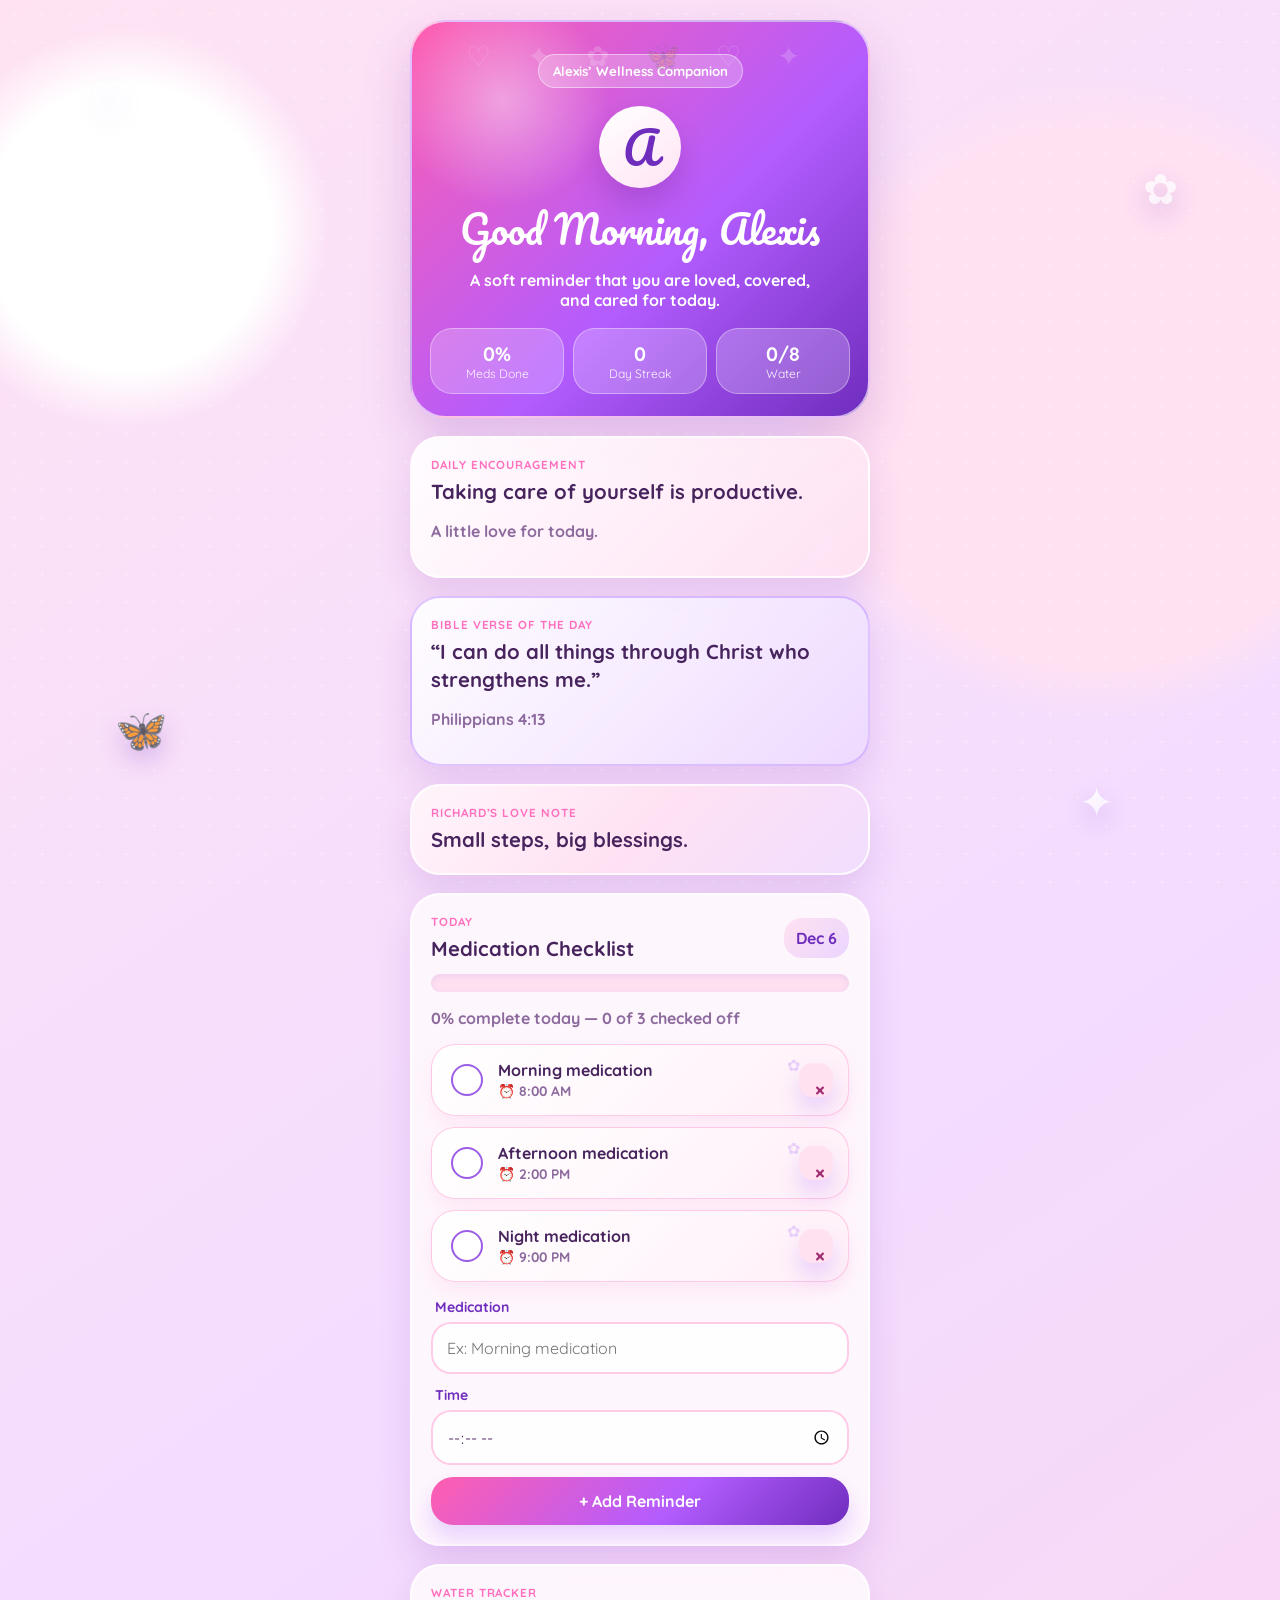
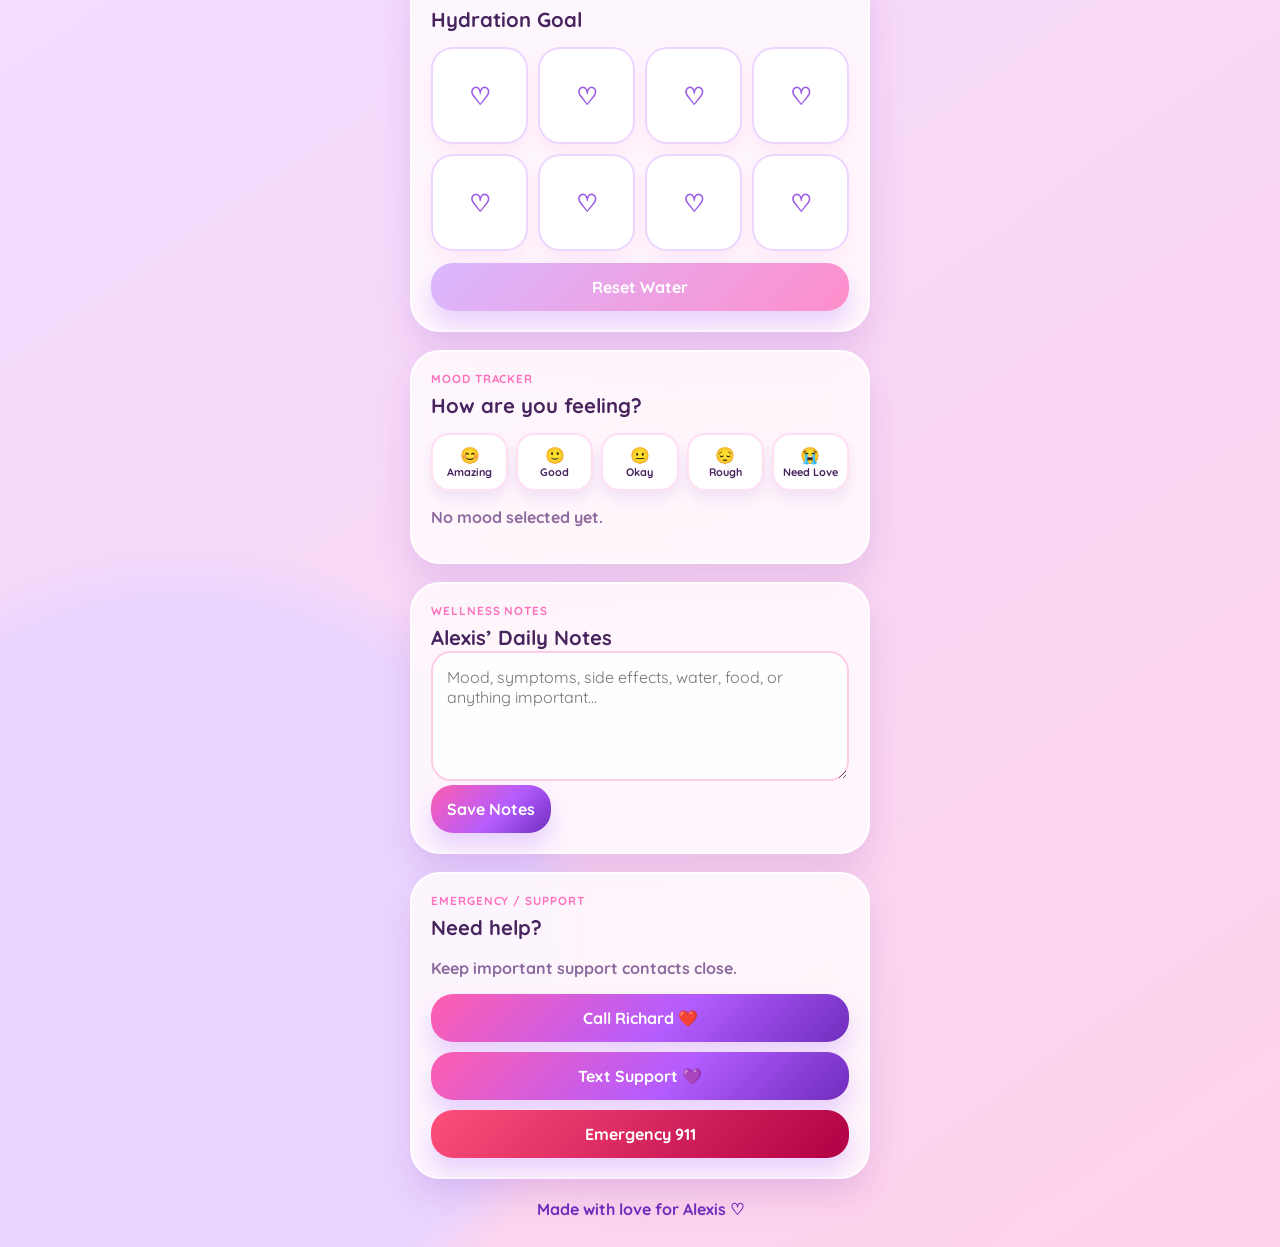
==== index.html @ 63401b8d "Add files via upload" ====
<!DOCTYPE html>
<html lang="en">
<head>
  <meta charset="UTF-8" />
  <meta name="viewport" content="width=device-width, initial-scale=1.0" />
  <meta name="theme-color" content="#b35cff" />
  <title>Alexis Wellness Companion</title>
  <link rel="manifest" href="manifest.json" />
  <link rel="stylesheet" href="style.css" />
</head>
<body>
  <div class="floating f1">♡</div>
  <div class="floating f2">✿</div>
  <div class="floating f3">🦋</div>
  <div class="floating f4">✦</div>

  <main class="app">
    <section class="hero">
      <div class="top-pill">Alexis’ Wellness Companion</div>
      <div class="avatar">A</div>
      <h1 id="greeting">Hi Alexis</h1>
      <p id="todayLine">A soft reminder that you are loved, covered, and cared for today.</p>

      <div class="hero-grid">
        <div><strong id="heroPercent">0%</strong><span>Meds Done</span></div>
        <div><strong id="streakCount">0</strong><span>Day Streak</span></div>
        <div><strong id="waterCount">0/8</strong><span>Water</span></div>
      </div>
    </section>

    <section class="card encouragement-card">
      <p class="eyebrow">Daily Encouragement</p>
      <h2 id="dailyQuote">Loading quote...</h2>
      <p class="soft-text">A little love for today.</p>
    </section>

    <section class="card verse-card">
      <p class="eyebrow">Bible Verse of the Day</p>
      <h2 id="verseText">Loading verse...</h2>
      <p id="verseRef" class="verse-ref"></p>
    </section>

    <section class="card love-card">
      <p class="eyebrow">Richard’s Love Note</p>
      <h2 id="loveNote">Loading love note...</h2>
    </section>

    <section class="card">
      <div class="section-title">
        <div>
          <p class="eyebrow">Today</p>
          <h2>Medication Checklist</h2>
        </div>
        <span class="date-bubble" id="todayDate"></span>
      </div>

      <div class="progress-shell">
        <div class="progress-bar" id="progressBar"></div>
      </div>
      <p class="progress-text" id="progressText">0% complete today</p>

      <div class="med-list" id="medList"></div>

      <form id="addMedForm" class="add-form">
        <label>
          <span>Medication</span>
          <input id="medName" type="text" placeholder="Ex: Morning medication" required />
        </label>
        <label>
          <span>Time</span>
          <input id="medTime" type="time" required />
        </label>
        <button type="submit">+ Add Reminder</button>
      </form>
    </section>

    <section class="card">
      <p class="eyebrow">Water Tracker</p>
      <h2>Hydration Goal</h2>
      <div class="water-grid" id="waterGrid"></div>
      <button id="resetWater" class="secondary-btn">Reset Water</button>
    </section>

    <section class="card">
      <p class="eyebrow">Mood Tracker</p>
      <h2>How are you feeling?</h2>
      <div class="mood-grid" id="moodGrid">
        <button data-mood="Amazing">😊<span>Amazing</span></button>
        <button data-mood="Good">🙂<span>Good</span></button>
        <button data-mood="Okay">😐<span>Okay</span></button>
        <button data-mood="Rough">😔<span>Rough</span></button>
        <button data-mood="Need Love">😭<span>Need Love</span></button>
      </div>
      <p id="moodText" class="progress-text">No mood selected yet.</p>
    </section>

    <section class="card notes-card">
      <p class="eyebrow">Wellness Notes</p>
      <h2>Alexis’ Daily Notes</h2>
      <textarea id="dailyNotes" placeholder="Mood, symptoms, side effects, water, food, or anything important..."></textarea>
      <button id="saveNotes">Save Notes</button>
    </section>

    <section class="card emergency-card">
      <p class="eyebrow">Emergency / Support</p>
      <h2>Need help?</h2>
      <p class="soft-text">Keep important support contacts close.</p>
      <div class="support-buttons">
        <a href="tel:" class="support-btn">Call Richard ❤️</a>
        <a href="sms:" class="support-btn">Text Support 💜</a>
        <a href="tel:911" class="support-btn danger">Emergency 911</a>
      </div>
    </section>

    <footer>
      Made with love for Alexis ♡
    </footer>
  </main>

  <div id="confetti"></div>
  <script src="app.js"></script>
</body>
</html>
---- style.css ----
@import url('https://fonts.googleapis.com/css2?family=Pacifico&family=Quicksand:wght@400;500;600;700;800&display=swap');

:root {
  --pink: #ff6fbd;
  --soft-pink: #ffd8ec;
  --purple: #9b5de5;
  --deep-purple: #6f2dbd;
  --lavender: #f1ddff;
  --white: #fffafd;
  --ink: #47245d;
  --muted: #8d6a9e;
  --shadow: rgba(126, 45, 173, 0.22);
}

* { box-sizing: border-box; }

body {
  margin: 0;
  min-height: 100vh;
  font-family: "Quicksand", Arial, sans-serif;
  color: var(--ink);
  background:
    radial-gradient(circle at 10% 8%, #fff 0 5%, transparent 7%),
    radial-gradient(circle at 86% 14%, #ffe1f2 0 10%, transparent 12%),
    radial-gradient(circle at 14% 90%, #ead5ff 0 13%, transparent 15%),
    linear-gradient(145deg, #ffe3f3, #f3dcff 45%, #ffd2e9);
  overflow-x: hidden;
}

body::before {
  content: "";
  position: fixed;
  inset: 0;
  background-image: radial-gradient(rgba(255,255,255,.8) 1.4px, transparent 1.4px);
  background-size: 28px 28px;
  pointer-events: none;
  opacity: .5;
}

.app {
  position: relative;
  z-index: 1;
  width: min(460px, 94vw);
  margin: 0 auto;
  padding: 20px 0 28px;
}

.floating {
  position: fixed;
  font-size: 42px;
  color: rgba(255,255,255,.75);
  text-shadow: 0 10px 24px rgba(111,45,189,.25);
  animation: float 5s ease-in-out infinite;
  pointer-events: none;
}
.f1 { top: 8%; left: 7%; }
.f2 { top: 18%; right: 8%; animation-delay: 1s; }
.f3 { bottom: 16%; left: 9%; animation-delay: 2s; }
.f4 { bottom: 8%; right: 13%; animation-delay: 1.5s; }

@keyframes float {
  0%,100% { transform: translateY(0) rotate(-6deg); }
  50% { transform: translateY(-18px) rotate(8deg); }
}

.hero {
  text-align: center;
  color: white;
  padding: 32px 18px 22px;
  border-radius: 36px;
  overflow: hidden;
  position: relative;
  background:
    radial-gradient(circle at 20% 20%, rgba(255,255,255,.42), transparent 22%),
    linear-gradient(135deg, #ff5eaf, #b35cff 58%, #6f2dbd);
  border: 2px solid rgba(255,255,255,.6);
  box-shadow: 0 22px 48px var(--shadow);
}

.hero::before {
  content: "♡ ✦ ✿ 🦋 ♡ ✦";
  position: absolute;
  left: -20px;
  right: -20px;
  top: 16px;
  opacity: .18;
  letter-spacing: 14px;
  font-size: 28px;
}

.top-pill {
  display: inline-block;
  padding: 8px 14px;
  border-radius: 999px;
  background: rgba(255,255,255,.24);
  border: 1px solid rgba(255,255,255,.45);
  font-weight: 800;
  font-size: .83rem;
}

.avatar {
  width: 82px;
  height: 82px;
  display: grid;
  place-items: center;
  margin: 18px auto 8px;
  border-radius: 50%;
  background: linear-gradient(145deg, #fff, #ffe4f4);
  color: var(--deep-purple);
  font-family: "Pacifico", cursive;
  font-size: 44px;
  box-shadow: 0 16px 28px rgba(66,12,105,.18);
}

h1 {
  margin: 0;
  font-family: "Pacifico", cursive;
  font-size: 2.35rem;
  font-weight: 400;
}

h2 {
  margin: 0;
  font-size: 1.27rem;
  line-height: 1.35;
}

.hero p {
  max-width: 340px;
  margin: 8px auto 18px;
  font-weight: 700;
}

.hero-grid {
  display: grid;
  grid-template-columns: repeat(3, 1fr);
  gap: 9px;
}

.hero-grid div {
  padding: 12px 7px;
  border-radius: 22px;
  background: rgba(255,255,255,.22);
  border: 1px solid rgba(255,255,255,.36);
}

.hero-grid strong,
.hero-grid span { display: block; }

.hero-grid strong { font-size: 1.22rem; }
.hero-grid span { font-size: .76rem; opacity: .93; }

.card {
  margin-top: 18px;
  padding: 19px;
  border-radius: 30px;
  background: rgba(255,250,253,.88);
  border: 2px solid rgba(255,255,255,.75);
  box-shadow: 0 18px 35px rgba(126,45,173,.14);
  backdrop-filter: blur(14px);
}

.encouragement-card {
  background: linear-gradient(135deg, rgba(255,255,255,.92), rgba(255,225,242,.88));
}

.verse-card {
  background: linear-gradient(135deg, rgba(255,255,255,.94), rgba(236,217,255,.9));
  border-color: rgba(185,132,255,.45);
}

.love-card {
  background: linear-gradient(135deg, #fff5fb, #ffe2f3, #f1ddff);
}

.eyebrow {
  margin: 0 0 6px;
  color: var(--pink);
  font-size: .73rem;
  font-weight: 900;
  text-transform: uppercase;
  letter-spacing: .08em;
}

.soft-text,
.progress-text,
.verse-ref {
  color: var(--muted);
  font-weight: 700;
}

.section-title {
  display: flex;
  justify-content: space-between;
  gap: 12px;
  align-items: center;
  margin-bottom: 12px;
}

.date-bubble {
  padding: 10px 12px;
  border-radius: 18px;
  background: linear-gradient(135deg, #ffe1f0, #ead5ff);
  color: var(--deep-purple);
  font-weight: 900;
}

.progress-shell {
  height: 18px;
  border-radius: 999px;
  padding: 3px;
  background: #ffe2f1;
  box-shadow: inset 0 2px 8px rgba(123,47,211,.12);
}

.progress-bar {
  height: 100%;
  width: 0%;
  border-radius: 999px;
  background: linear-gradient(90deg, #ff62b8, #b35cff, #6f2dbd);
  transition: width .35s ease;
}

.med-list { margin-top: 14px; }

.med-item {
  position: relative;
  display: grid;
  grid-template-columns: auto 1fr auto;
  gap: 12px;
  align-items: center;
  margin: 11px 0;
  padding: 15px;
  border-radius: 24px;
  background: linear-gradient(135deg, #fff, #fff0f8);
  border: 1.5px solid rgba(255,142,203,.45);
  box-shadow: 0 9px 18px rgba(255,105,180,.1);
}

.med-item::before {
  content: "✿";
  position: absolute;
  right: 48px;
  top: 10px;
  color: rgba(164,92,255,.24);
}

.med-item.done {
  background: linear-gradient(135deg, #f7edff, #ffe6f4);
  opacity: .83;
}

.med-item.done strong { text-decoration: line-through; }

.med-info strong { display: block; }
.med-info span {
  color: var(--muted);
  font-size: .86rem;
  font-weight: 700;
}

input[type="checkbox"] {
  appearance: none;
  width: 27px;
  height: 27px;
  border-radius: 50%;
  border: 2px solid var(--purple);
  background: #fff;
  cursor: pointer;
}

input[type="checkbox"]:checked {
  background: linear-gradient(135deg, var(--pink), var(--purple));
  border: none;
}

input[type="checkbox"]:checked::after {
  content: "♡";
  display: grid;
  place-items: center;
  color: white;
  font-weight: 900;
  height: 100%;
}

.delete-btn {
  border: none;
  width: 34px;
  height: 34px;
  border-radius: 14px;
  background: #ffe1f0;
  color: #a22f73;
  font-size: 20px;
  font-weight: 900;
  cursor: pointer;
}

.add-form {
  display: grid;
  gap: 12px;
  margin-top: 16px;
}

label span {
  display: block;
  margin: 0 0 6px 4px;
  color: var(--deep-purple);
  font-weight: 900;
  font-size: .88rem;
}

input,
textarea,
button {
  font: inherit;
}

input,
textarea {
  width: 100%;
  border: 2px solid rgba(255,142,203,.45);
  border-radius: 20px;
  padding: 14px;
  background: rgba(255,255,255,.86);
  color: var(--ink);
  outline: none;
}

input:focus,
textarea:focus {
  border-color: var(--purple);
  box-shadow: 0 0 0 4px rgba(164,92,255,.12);
}

textarea {
  min-height: 130px;
  resize: vertical;
}

button,
.support-btn {
  border: none;
  border-radius: 22px;
  padding: 14px 16px;
  color: white;
  background: linear-gradient(135deg, #ff5eaf, #b35cff 58%, #6f2dbd);
  font-weight: 900;
  cursor: pointer;
  box-shadow: 0 13px 22px rgba(164,92,255,.24);
  text-decoration: none;
  text-align: center;
}

.secondary-btn {
  margin-top: 12px;
  width: 100%;
  background: linear-gradient(135deg, #d9b8ff, #ff8ecb);
}

.water-grid {
  display: grid;
  grid-template-columns: repeat(4, 1fr);
  gap: 10px;
  margin: 14px 0 0;
}

.water-cup {
  aspect-ratio: 1;
  border-radius: 22px;
  background: #fff;
  color: var(--purple);
  border: 2px solid rgba(179,92,255,.25);
  display: grid;
  place-items: center;
  font-size: 1.5rem;
  box-shadow: 0 8px 15px rgba(255,105,180,.09);
}

.water-cup.filled {
  background: linear-gradient(135deg, #ff8ecb, #b35cff);
  color: white;
}

.mood-grid {
  display: grid;
  grid-template-columns: repeat(5, 1fr);
  gap: 8px;
  margin-top: 13px;
}

.mood-grid button {
  padding: 10px 5px;
  border-radius: 18px;
  background: #fff;
  color: var(--ink);
  box-shadow: 0 8px 14px rgba(126,45,173,.1);
  border: 2px solid rgba(255,142,203,.28);
}

.mood-grid button.active {
  background: linear-gradient(135deg, #ff8ecb, #b35cff);
  color: white;
}

.mood-grid span {
  display: block;
  font-size: .68rem;
  font-weight: 900;
}

.support-buttons {
  display: grid;
  gap: 10px;
}

.support-btn.danger {
  background: linear-gradient(135deg, #ff4f7b, #b00044);
}

footer {
  text-align: center;
  margin-top: 20px;
  color: var(--deep-purple);
  font-weight: 900;
}

#confetti {
  pointer-events: none;
  position: fixed;
  inset: 0;
  overflow: hidden;
  z-index: 5;
}

.confetti-piece {
  position: absolute;
  top: -20px;
  animation: fall 1.8s linear forwards;
  font-size: 18px;
}

@keyframes fall {
  to { transform: translateY(105vh) rotate(540deg); opacity: 0; }
}

@media (max-width: 390px) {
  h1 { font-size: 2.1rem; }
  .mood-grid { grid-template-columns: repeat(3, 1fr); }
}
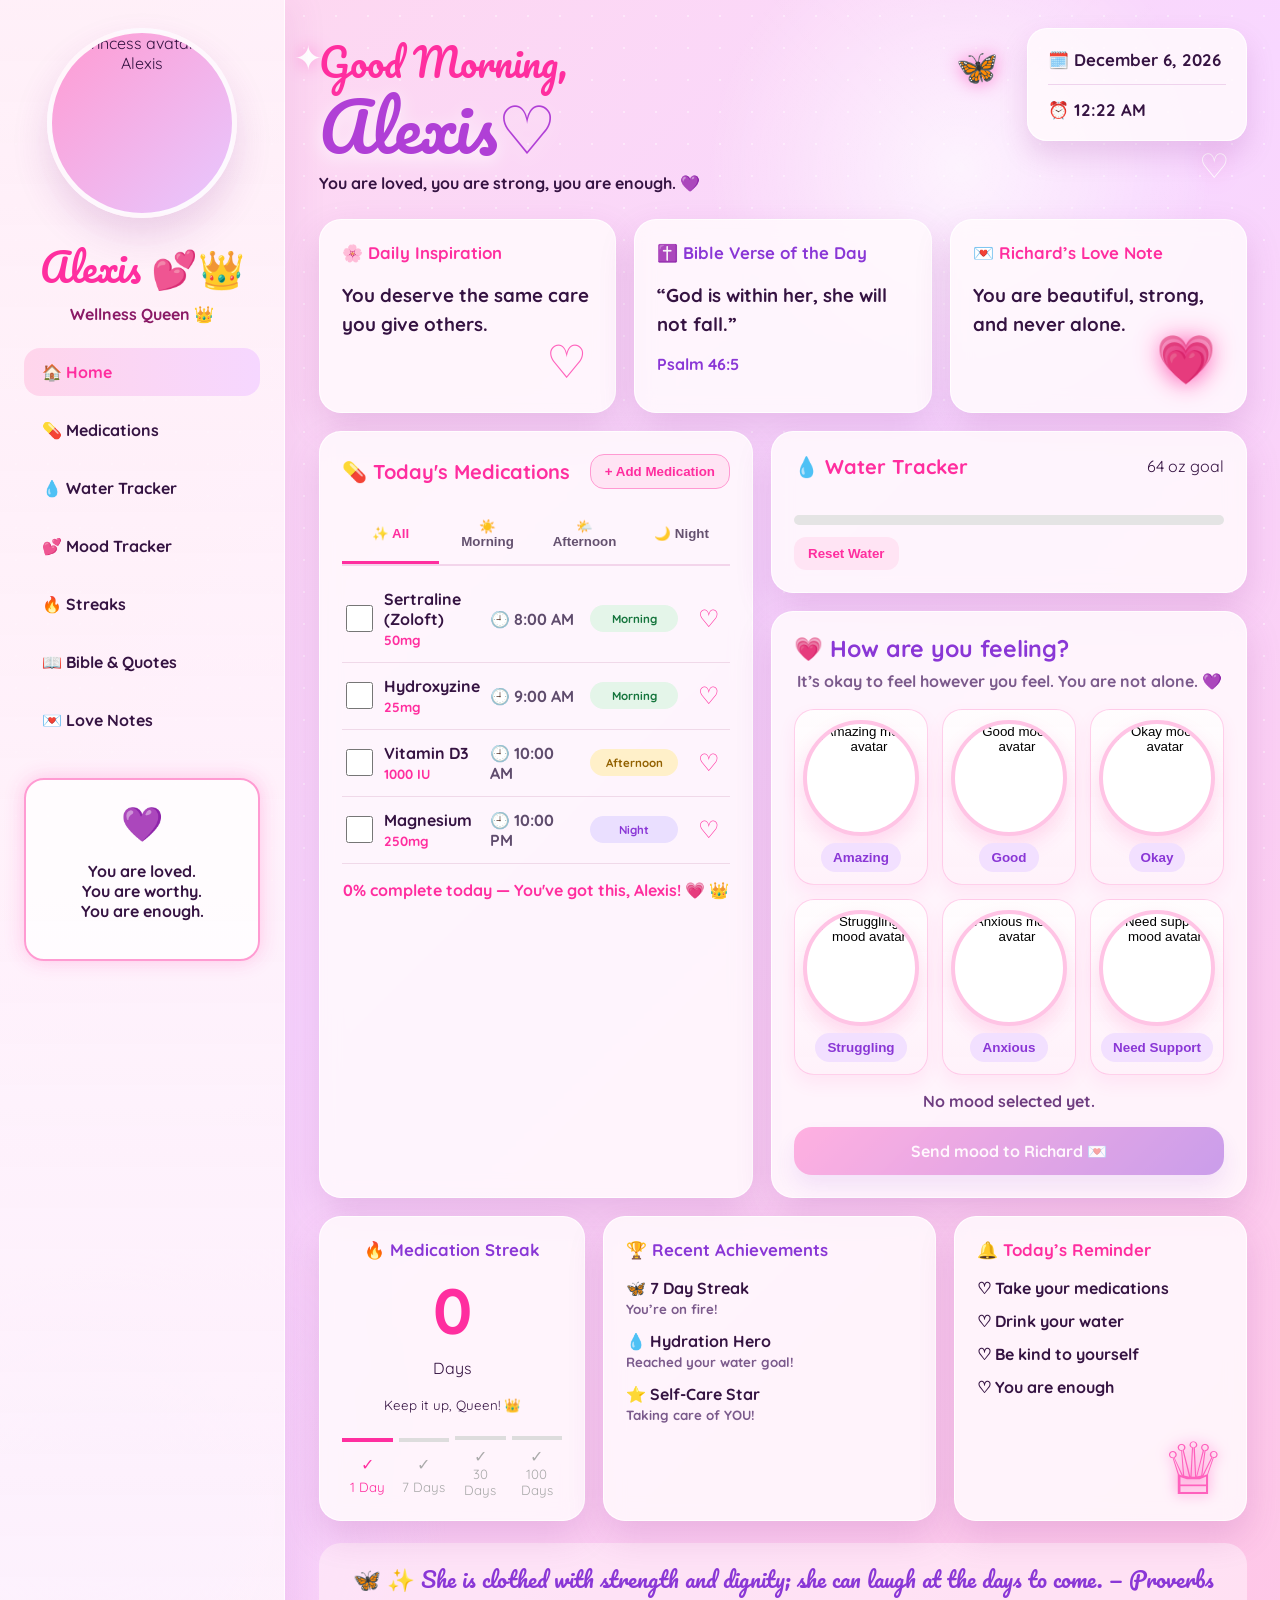
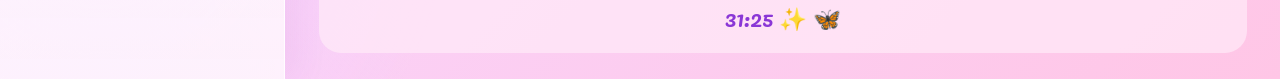
==== commit 2b00e8e4: "Add files via upload" ====
--- a/index.html
+++ b/index.html
@@ -3,119 +3,178 @@
 <head>
   <meta charset="UTF-8" />
   <meta name="viewport" content="width=device-width, initial-scale=1.0" />
-  <meta name="theme-color" content="#b35cff" />
+  <meta name="theme-color" content="#f35ab7" />
   <title>Alexis Wellness Companion</title>
   <link rel="manifest" href="manifest.json" />
   <link rel="stylesheet" href="style.css" />
 </head>
 <body>
-  <div class="floating f1">♡</div>
-  <div class="floating f2">✿</div>
-  <div class="floating f3">🦋</div>
-  <div class="floating f4">✦</div>
+  <div class="sparkle s1">✦</div>
+  <div class="sparkle s2">🦋</div>
+  <div class="sparkle s3">♡</div>
+  <div class="sparkle s4">✿</div>
 
-  <main class="app">
-    <section class="hero">
-      <div class="top-pill">Alexis’ Wellness Companion</div>
-      <div class="avatar">A</div>
-      <h1 id="greeting">Hi Alexis</h1>
-      <p id="todayLine">A soft reminder that you are loved, covered, and cared for today.</p>
-
-      <div class="hero-grid">
-        <div><strong id="heroPercent">0%</strong><span>Meds Done</span></div>
-        <div><strong id="streakCount">0</strong><span>Day Streak</span></div>
-        <div><strong id="waterCount">0/8</strong><span>Water</span></div>
-      </div>
-    </section>
-
-    <section class="card encouragement-card">
-      <p class="eyebrow">Daily Encouragement</p>
-      <h2 id="dailyQuote">Loading quote...</h2>
-      <p class="soft-text">A little love for today.</p>
-    </section>
-
-    <section class="card verse-card">
-      <p class="eyebrow">Bible Verse of the Day</p>
-      <h2 id="verseText">Loading verse...</h2>
-      <p id="verseRef" class="verse-ref"></p>
-    </section>
-
-    <section class="card love-card">
-      <p class="eyebrow">Richard’s Love Note</p>
-      <h2 id="loveNote">Loading love note...</h2>
-    </section>
-
-    <section class="card">
-      <div class="section-title">
-        <div>
-          <p class="eyebrow">Today</p>
-          <h2>Medication Checklist</h2>
+  <div class="layout">
+    <aside class="sidebar">
+      <div class="profile">
+        <div class="avatar-wrap">
+          <img src="assets/alexis-avatar.png" alt="Princess avatar for Alexis" />
         </div>
-        <span class="date-bubble" id="todayDate"></span>
+        <h2>Alexis 💕👑</h2>
+        <p>Wellness Queen 👑</p>
       </div>
 
-      <div class="progress-shell">
-        <div class="progress-bar" id="progressBar"></div>
+      <nav class="nav">
+        <a href="#home" class="active">🏠 Home</a>
+        <a href="#meds">💊 Medications</a>
+        <a href="#water">💧 Water Tracker</a>
+        <a href="#mood">💕 Mood Tracker</a>
+        <a href="#streak">🔥 Streaks</a>
+        <a href="#verses">📖 Bible & Quotes</a>
+        <a href="#love">💌 Love Notes</a>
+      </nav>
+
+      <div class="side-note">
+        <div>💜</div>
+        <p>You are loved.<br>You are worthy.<br>You are enough.</p>
       </div>
-      <p class="progress-text" id="progressText">0% complete today</p>
+    </aside>
 
-      <div class="med-list" id="medList"></div>
+    <main class="main" id="home">
+      <header class="hero">
+        <div>
+          <p class="script-small" id="timeGreeting">Good Morning,</p>
+          <h1>Alexis♡</h1>
+          <p class="subtitle">You are loved, you are strong, you are enough. 💜</p>
+        </div>
 
-      <form id="addMedForm" class="add-form">
-        <label>
-          <span>Medication</span>
-          <input id="medName" type="text" placeholder="Ex: Morning medication" required />
-        </label>
-        <label>
-          <span>Time</span>
-          <input id="medTime" type="time" required />
-        </label>
-        <button type="submit">+ Add Reminder</button>
-      </form>
-    </section>
+        <div class="date-card">
+          <div>🗓️ <strong id="todayDate"></strong></div>
+          <hr>
+          <div>⏰ <strong id="clock"></strong></div>
+        </div>
+      </header>
 
-    <section class="card">
-      <p class="eyebrow">Water Tracker</p>
-      <h2>Hydration Goal</h2>
-      <div class="water-grid" id="waterGrid"></div>
-      <button id="resetWater" class="secondary-btn">Reset Water</button>
-    </section>
+      <section class="cards top-cards">
+        <article class="card" id="verses">
+          <p class="eyebrow">🌸 Daily Inspiration</p>
+          <h3 id="dailyQuote"></h3>
+          <span class="heart-doodle">♡</span>
+        </article>
 
-    <section class="card">
-      <p class="eyebrow">Mood Tracker</p>
-      <h2>How are you feeling?</h2>
-      <div class="mood-grid" id="moodGrid">
-        <button data-mood="Amazing">😊<span>Amazing</span></button>
-        <button data-mood="Good">🙂<span>Good</span></button>
-        <button data-mood="Okay">😐<span>Okay</span></button>
-        <button data-mood="Rough">😔<span>Rough</span></button>
-        <button data-mood="Need Love">😭<span>Need Love</span></button>
-      </div>
-      <p id="moodText" class="progress-text">No mood selected yet.</p>
-    </section>
+        <article class="card">
+          <p class="eyebrow purple">✝️ Bible Verse of the Day</p>
+          <h3 id="verseText"></h3>
+          <p class="verse-ref" id="verseRef"></p>
+        </article>
 
-    <section class="card notes-card">
-      <p class="eyebrow">Wellness Notes</p>
-      <h2>Alexis’ Daily Notes</h2>
-      <textarea id="dailyNotes" placeholder="Mood, symptoms, side effects, water, food, or anything important..."></textarea>
-      <button id="saveNotes">Save Notes</button>
-    </section>
+        <article class="card" id="love">
+          <p class="eyebrow">💌 Richard’s Love Note</p>
+          <h3 id="loveNote"></h3>
+          <span class="glow-heart">💗</span>
+        </article>
+      </section>
 
-    <section class="card emergency-card">
-      <p class="eyebrow">Emergency / Support</p>
-      <h2>Need help?</h2>
-      <p class="soft-text">Keep important support contacts close.</p>
-      <div class="support-buttons">
-        <a href="tel:" class="support-btn">Call Richard ❤️</a>
-        <a href="sms:" class="support-btn">Text Support 💜</a>
-        <a href="tel:911" class="support-btn danger">Emergency 911</a>
-      </div>
-    </section>
+      <section class="dashboard">
+        <article class="card meds-card" id="meds">
+          <div class="card-header">
+            <h2>💊 Today's Medications</h2>
+            <button id="showAddForm">+ Add Medication</button>
+          </div>
 
-    <footer>
-      Made with love for Alexis ♡
-    </footer>
-  </main>
+          <div class="tabs">
+            <button class="tab active" data-filter="all">✨ All</button>
+            <button class="tab" data-filter="Morning">☀️ Morning</button>
+            <button class="tab" data-filter="Afternoon">🌤️ Afternoon</button>
+            <button class="tab" data-filter="Night">🌙 Night</button>
+          </div>
+
+          <form id="addMedForm" class="add-form hidden">
+            <input id="medName" type="text" placeholder="Medication name" required />
+            <input id="medDose" type="text" placeholder="Dose, ex: 50mg" />
+            <input id="medTime" type="time" required />
+            <select id="medCategory">
+              <option>Morning</option>
+              <option>Afternoon</option>
+              <option>Night</option>
+            </select>
+            <button type="submit">Save Medication 💕</button>
+          </form>
+
+          <div class="med-list" id="medList"></div>
+
+          <p class="mini-message">You’ve got this, Alexis! 💗 <span>👑</span></p>
+        </article>
+
+        <div class="right-column">
+          <article class="card water-card" id="water">
+            <div class="card-header">
+              <h2>💧 Water Tracker</h2>
+              <span>64 oz goal</span>
+            </div>
+            <div class="water-cups" id="waterGrid"></div>
+            <p id="waterText" class="center-text"></p>
+            <div class="green-progress"><div id="waterProgress"></div></div>
+            <button class="small-reset" id="resetWater">Reset Water</button>
+          </article>
+
+          <article class="card mood-card" id="mood">
+            <h2>💗 How are you feeling?</h2>
+            <p class="mood-subtitle">It’s okay to feel however you feel. You are not alone. 💜</p>
+            <div class="mood-grid" id="moodGrid">
+              <button data-mood="Amazing"><img src="assets/moods/amazing.png" alt="Amazing mood avatar"><small>Amazing</small></button>
+              <button data-mood="Good"><img src="assets/moods/good.png" alt="Good mood avatar"><small>Good</small></button>
+              <button data-mood="Okay"><img src="assets/moods/okay.png" alt="Okay mood avatar"><small>Okay</small></button>
+              <button data-mood="Struggling"><img src="assets/moods/struggling.png" alt="Struggling mood avatar"><small>Struggling</small></button>
+              <button data-mood="Anxious"><img src="assets/moods/anxious.png" alt="Anxious mood avatar"><small>Anxious</small></button>
+              <button data-mood="Need Support"><img src="assets/moods/support.png" alt="Need support mood avatar"><small>Need Support</small></button>
+            </div>
+            <p id="moodText" class="center-text">No mood selected yet.</p>
+            <a id="sendMoodBtn" class="send-mood disabled" href="#" aria-disabled="true">Send mood to Richard 💌</a>
+          </article>
+        </div>
+      </section>
+
+      <section class="cards bottom-cards">
+        <article class="card streak-card" id="streak">
+          <p class="eyebrow purple">🔥 Medication Streak</p>
+          <h2><span id="streakCount">0</span></h2>
+          <p>Days</p>
+          <small>Keep it up, Queen! 👑</small>
+          <div class="streak-line">
+            <span class="done">✓<small>1 Day</small></span>
+            <span id="sevenBadge">✓<small>7 Days</small></span>
+            <span id="thirtyBadge">✓<small>30 Days</small></span>
+            <span id="hundredBadge">✓<small>100 Days</small></span>
+          </div>
+        </article>
+
+        <article class="card achievement-card">
+          <p class="eyebrow purple">🏆 Recent Achievements</p>
+          <ul>
+            <li>🦋 <strong>7 Day Streak</strong><br><small>You’re on fire!</small></li>
+            <li>💧 <strong>Hydration Hero</strong><br><small>Reached your water goal!</small></li>
+            <li>⭐ <strong>Self-Care Star</strong><br><small>Taking care of YOU!</small></li>
+          </ul>
+        </article>
+
+        <article class="card reminder-card">
+          <p class="eyebrow">🔔 Today’s Reminder</p>
+          <ul>
+            <li>♡ Take your medications</li>
+            <li>♡ Drink your water</li>
+            <li>♡ Be kind to yourself</li>
+            <li>♡ You are enough</li>
+          </ul>
+          <div class="neon-crown">♕</div>
+        </article>
+      </section>
+
+      <footer>
+        🦋 ✨ <span id="bottomVerse"></span> ✨ 🦋
+      </footer>
+    </main>
+  </div>
 
   <div id="confetti"></div>
   <script src="app.js"></script>
--- a/style.css
+++ b/style.css
@@ -1,449 +1,257 @@
 @import url('https://fonts.googleapis.com/css2?family=Pacifico&family=Quicksand:wght@400;500;600;700;800&display=swap');
 
-:root {
-  --pink: #ff6fbd;
-  --soft-pink: #ffd8ec;
-  --purple: #9b5de5;
-  --deep-purple: #6f2dbd;
-  --lavender: #f1ddff;
-  --white: #fffafd;
-  --ink: #47245d;
-  --muted: #8d6a9e;
-  --shadow: rgba(126, 45, 173, 0.22);
-}
-
-* { box-sizing: border-box; }
-
-body {
-  margin: 0;
-  min-height: 100vh;
-  font-family: "Quicksand", Arial, sans-serif;
-  color: var(--ink);
+:root{
+  --pink:#f35ab7;
+  --hot:#ff2e9f;
+  --light:#ffe6f4;
+  --purple:#8a37d6;
+  --lav:#f4dcff;
+  --ink:#351342;
+  --muted:#7b5a8c;
+  --card:rgba(255,250,253,.86);
+  --shadow:rgba(148,50,150,.18);
+}
+*{box-sizing:border-box}
+body{
+  margin:0;
+  min-height:100vh;
+  font-family:Quicksand,Arial,sans-serif;
+  color:var(--ink);
   background:
-    radial-gradient(circle at 10% 8%, #fff 0 5%, transparent 7%),
-    radial-gradient(circle at 86% 14%, #ffe1f2 0 10%, transparent 12%),
-    radial-gradient(circle at 14% 90%, #ead5ff 0 13%, transparent 15%),
-    linear-gradient(145deg, #ffe3f3, #f3dcff 45%, #ffd2e9);
-  overflow-x: hidden;
-}
-
-body::before {
-  content: "";
-  position: fixed;
-  inset: 0;
-  background-image: radial-gradient(rgba(255,255,255,.8) 1.4px, transparent 1.4px);
-  background-size: 28px 28px;
-  pointer-events: none;
-  opacity: .5;
-}
-
-.app {
-  position: relative;
-  z-index: 1;
-  width: min(460px, 94vw);
-  margin: 0 auto;
-  padding: 20px 0 28px;
-}
-
-.floating {
-  position: fixed;
-  font-size: 42px;
-  color: rgba(255,255,255,.75);
-  text-shadow: 0 10px 24px rgba(111,45,189,.25);
-  animation: float 5s ease-in-out infinite;
-  pointer-events: none;
-}
-.f1 { top: 8%; left: 7%; }
-.f2 { top: 18%; right: 8%; animation-delay: 1s; }
-.f3 { bottom: 16%; left: 9%; animation-delay: 2s; }
-.f4 { bottom: 8%; right: 13%; animation-delay: 1.5s; }
-
-@keyframes float {
-  0%,100% { transform: translateY(0) rotate(-6deg); }
-  50% { transform: translateY(-18px) rotate(8deg); }
-}
-
-.hero {
-  text-align: center;
-  color: white;
-  padding: 32px 18px 22px;
-  border-radius: 36px;
-  overflow: hidden;
-  position: relative;
-  background:
-    radial-gradient(circle at 20% 20%, rgba(255,255,255,.42), transparent 22%),
-    linear-gradient(135deg, #ff5eaf, #b35cff 58%, #6f2dbd);
-  border: 2px solid rgba(255,255,255,.6);
-  box-shadow: 0 22px 48px var(--shadow);
-}
-
-.hero::before {
-  content: "♡ ✦ ✿ 🦋 ♡ ✦";
-  position: absolute;
-  left: -20px;
-  right: -20px;
-  top: 16px;
-  opacity: .18;
-  letter-spacing: 14px;
-  font-size: 28px;
-}
-
-.top-pill {
-  display: inline-block;
-  padding: 8px 14px;
-  border-radius: 999px;
-  background: rgba(255,255,255,.24);
-  border: 1px solid rgba(255,255,255,.45);
-  font-weight: 800;
-  font-size: .83rem;
-}
-
-.avatar {
-  width: 82px;
-  height: 82px;
-  display: grid;
-  place-items: center;
-  margin: 18px auto 8px;
-  border-radius: 50%;
-  background: linear-gradient(145deg, #fff, #ffe4f4);
-  color: var(--deep-purple);
-  font-family: "Pacifico", cursive;
-  font-size: 44px;
-  box-shadow: 0 16px 28px rgba(66,12,105,.18);
-}
-
-h1 {
-  margin: 0;
-  font-family: "Pacifico", cursive;
-  font-size: 2.35rem;
-  font-weight: 400;
-}
-
-h2 {
-  margin: 0;
-  font-size: 1.27rem;
-  line-height: 1.35;
-}
-
-.hero p {
-  max-width: 340px;
-  margin: 8px auto 18px;
-  font-weight: 700;
-}
-
-.hero-grid {
-  display: grid;
-  grid-template-columns: repeat(3, 1fr);
-  gap: 9px;
-}
-
-.hero-grid div {
-  padding: 12px 7px;
-  border-radius: 22px;
-  background: rgba(255,255,255,.22);
-  border: 1px solid rgba(255,255,255,.36);
-}
-
-.hero-grid strong,
-.hero-grid span { display: block; }
-
-.hero-grid strong { font-size: 1.22rem; }
-.hero-grid span { font-size: .76rem; opacity: .93; }
-
-.card {
-  margin-top: 18px;
-  padding: 19px;
-  border-radius: 30px;
-  background: rgba(255,250,253,.88);
-  border: 2px solid rgba(255,255,255,.75);
-  box-shadow: 0 18px 35px rgba(126,45,173,.14);
-  backdrop-filter: blur(14px);
-}
-
-.encouragement-card {
-  background: linear-gradient(135deg, rgba(255,255,255,.92), rgba(255,225,242,.88));
-}
-
-.verse-card {
-  background: linear-gradient(135deg, rgba(255,255,255,.94), rgba(236,217,255,.9));
-  border-color: rgba(185,132,255,.45);
-}
-
-.love-card {
-  background: linear-gradient(135deg, #fff5fb, #ffe2f3, #f1ddff);
-}
-
-.eyebrow {
-  margin: 0 0 6px;
-  color: var(--pink);
-  font-size: .73rem;
-  font-weight: 900;
-  text-transform: uppercase;
-  letter-spacing: .08em;
-}
-
-.soft-text,
-.progress-text,
-.verse-ref {
-  color: var(--muted);
-  font-weight: 700;
-}
-
-.section-title {
-  display: flex;
-  justify-content: space-between;
-  gap: 12px;
-  align-items: center;
-  margin-bottom: 12px;
-}
-
-.date-bubble {
-  padding: 10px 12px;
-  border-radius: 18px;
-  background: linear-gradient(135deg, #ffe1f0, #ead5ff);
-  color: var(--deep-purple);
-  font-weight: 900;
-}
-
-.progress-shell {
-  height: 18px;
-  border-radius: 999px;
-  padding: 3px;
-  background: #ffe2f1;
-  box-shadow: inset 0 2px 8px rgba(123,47,211,.12);
-}
-
-.progress-bar {
-  height: 100%;
-  width: 0%;
-  border-radius: 999px;
-  background: linear-gradient(90deg, #ff62b8, #b35cff, #6f2dbd);
-  transition: width .35s ease;
-}
-
-.med-list { margin-top: 14px; }
-
-.med-item {
-  position: relative;
-  display: grid;
-  grid-template-columns: auto 1fr auto;
-  gap: 12px;
-  align-items: center;
-  margin: 11px 0;
-  padding: 15px;
-  border-radius: 24px;
-  background: linear-gradient(135deg, #fff, #fff0f8);
-  border: 1.5px solid rgba(255,142,203,.45);
-  box-shadow: 0 9px 18px rgba(255,105,180,.1);
-}
-
-.med-item::before {
-  content: "✿";
-  position: absolute;
-  right: 48px;
-  top: 10px;
-  color: rgba(164,92,255,.24);
-}
-
-.med-item.done {
-  background: linear-gradient(135deg, #f7edff, #ffe6f4);
-  opacity: .83;
-}
-
-.med-item.done strong { text-decoration: line-through; }
-
-.med-info strong { display: block; }
-.med-info span {
-  color: var(--muted);
-  font-size: .86rem;
-  font-weight: 700;
-}
-
-input[type="checkbox"] {
-  appearance: none;
-  width: 27px;
-  height: 27px;
-  border-radius: 50%;
-  border: 2px solid var(--purple);
-  background: #fff;
-  cursor: pointer;
-}
-
-input[type="checkbox"]:checked {
-  background: linear-gradient(135deg, var(--pink), var(--purple));
-  border: none;
-}
-
-input[type="checkbox"]:checked::after {
-  content: "♡";
-  display: grid;
-  place-items: center;
-  color: white;
-  font-weight: 900;
-  height: 100%;
-}
-
-.delete-btn {
-  border: none;
-  width: 34px;
-  height: 34px;
-  border-radius: 14px;
-  background: #ffe1f0;
-  color: #a22f73;
-  font-size: 20px;
-  font-weight: 900;
-  cursor: pointer;
-}
-
-.add-form {
-  display: grid;
-  gap: 12px;
-  margin-top: 16px;
-}
-
-label span {
-  display: block;
-  margin: 0 0 6px 4px;
-  color: var(--deep-purple);
-  font-weight: 900;
-  font-size: .88rem;
-}
-
-input,
-textarea,
-button {
-  font: inherit;
-}
-
-input,
-textarea {
-  width: 100%;
-  border: 2px solid rgba(255,142,203,.45);
-  border-radius: 20px;
-  padding: 14px;
-  background: rgba(255,255,255,.86);
-  color: var(--ink);
-  outline: none;
-}
-
-input:focus,
-textarea:focus {
-  border-color: var(--purple);
-  box-shadow: 0 0 0 4px rgba(164,92,255,.12);
-}
-
-textarea {
-  min-height: 130px;
-  resize: vertical;
-}
-
-button,
-.support-btn {
-  border: none;
-  border-radius: 22px;
-  padding: 14px 16px;
-  color: white;
-  background: linear-gradient(135deg, #ff5eaf, #b35cff 58%, #6f2dbd);
-  font-weight: 900;
-  cursor: pointer;
-  box-shadow: 0 13px 22px rgba(164,92,255,.24);
-  text-decoration: none;
-  text-align: center;
-}
-
-.secondary-btn {
-  margin-top: 12px;
-  width: 100%;
-  background: linear-gradient(135deg, #d9b8ff, #ff8ecb);
-}
-
-.water-grid {
-  display: grid;
-  grid-template-columns: repeat(4, 1fr);
-  gap: 10px;
-  margin: 14px 0 0;
-}
-
-.water-cup {
-  aspect-ratio: 1;
-  border-radius: 22px;
-  background: #fff;
-  color: var(--purple);
-  border: 2px solid rgba(179,92,255,.25);
-  display: grid;
-  place-items: center;
-  font-size: 1.5rem;
-  box-shadow: 0 8px 15px rgba(255,105,180,.09);
-}
-
-.water-cup.filled {
-  background: linear-gradient(135deg, #ff8ecb, #b35cff);
-  color: white;
-}
-
-.mood-grid {
-  display: grid;
-  grid-template-columns: repeat(5, 1fr);
-  gap: 8px;
-  margin-top: 13px;
-}
-
-.mood-grid button {
-  padding: 10px 5px;
-  border-radius: 18px;
-  background: #fff;
-  color: var(--ink);
-  box-shadow: 0 8px 14px rgba(126,45,173,.1);
-  border: 2px solid rgba(255,142,203,.28);
-}
-
-.mood-grid button.active {
-  background: linear-gradient(135deg, #ff8ecb, #b35cff);
-  color: white;
-}
-
-.mood-grid span {
-  display: block;
-  font-size: .68rem;
-  font-weight: 900;
-}
-
-.support-buttons {
-  display: grid;
-  gap: 10px;
-}
-
-.support-btn.danger {
-  background: linear-gradient(135deg, #ff4f7b, #b00044);
-}
-
-footer {
-  text-align: center;
-  margin-top: 20px;
-  color: var(--deep-purple);
-  font-weight: 900;
-}
-
-#confetti {
-  pointer-events: none;
-  position: fixed;
-  inset: 0;
-  overflow: hidden;
-  z-index: 5;
-}
-
-.confetti-piece {
-  position: absolute;
-  top: -20px;
-  animation: fall 1.8s linear forwards;
-  font-size: 18px;
-}
-
-@keyframes fall {
-  to { transform: translateY(105vh) rotate(540deg); opacity: 0; }
-}
-
-@media (max-width: 390px) {
-  h1 { font-size: 2.1rem; }
-  .mood-grid { grid-template-columns: repeat(3, 1fr); }
-}
+    radial-gradient(circle at 75% 10%, rgba(255,255,255,.7), transparent 14%),
+    radial-gradient(circle at 8% 90%, #f3d1ff, transparent 18%),
+    linear-gradient(135deg,#ffd8ed,#f8d7ff 45%,#ffc6e6);
+  overflow-x:hidden;
+}
+body:before{
+  content:"";
+  position:fixed;inset:0;
+  background-image:radial-gradient(rgba(255,255,255,.9) 1.2px,transparent 1.2px);
+  background-size:32px 32px;
+  pointer-events:none;opacity:.45;
+}
+.sparkle{position:fixed;font-size:34px;color:white;text-shadow:0 0 18px #ff78cf;z-index:0;animation:float 5s ease-in-out infinite}
+.s1{top:4%;left:23%}.s2{top:5%;right:22%;animation-delay:1s}.s3{top:16%;right:4%;animation-delay:2s}.s4{bottom:7%;left:10%;animation-delay:1.5s}
+@keyframes float{50%{transform:translateY(-18px) rotate(10deg)}}
+.layout{position:relative;z-index:1;display:grid;grid-template-columns:285px 1fr;min-height:100vh}
+.sidebar{
+  padding:28px 24px;
+  background:linear-gradient(180deg,rgba(255,241,249,.94),rgba(255,250,253,.78));
+  border-right:1px solid rgba(255,255,255,.75);
+  box-shadow:12px 0 30px rgba(175,69,160,.08);
+}
+.profile{text-align:center}
+.avatar-wrap{
+  width:190px;height:190px;border-radius:50%;
+  margin:0 auto 16px;overflow:hidden;
+  background:linear-gradient(135deg,#ff9bd2,#e7c8ff);
+  box-shadow:0 18px 35px var(--shadow);
+  border:5px solid rgba(255,255,255,.9);
+}
+.avatar-wrap img{width:100%;height:100%;object-fit:cover}
+.profile h2{
+  margin:0;
+  font-family:Pacifico,cursive;
+  color:var(--hot);
+  font-size:2.35rem;
+  font-weight:400;
+}
+.profile p{margin:4px 0 24px;font-weight:800;color:#8a1a66}
+.nav{display:grid;gap:10px;margin-top:18px}
+.nav a{
+  text-decoration:none;color:var(--ink);
+  font-weight:800;
+  padding:14px 18px;border-radius:16px;
+}
+.nav a.active,.nav a:hover{
+  background:linear-gradient(90deg,#ffd5eb,#f6d7ff);
+  color:var(--hot);
+}
+.side-note{
+  margin-top:34px;
+  padding:22px;
+  text-align:center;
+  border-radius:20px;
+  background:rgba(255,255,255,.75);
+  border:2px solid #ff9bd2;
+  box-shadow:0 0 20px rgba(255,46,159,.24);
+  font-weight:800;
+}
+.side-note div{font-size:34px}
+.main{padding:28px 34px 26px}
+.hero{display:flex;align-items:flex-start;justify-content:space-between;gap:20px;margin-bottom:26px}
+.script-small{font-family:Pacifico,cursive;font-size:2.4rem;margin:0;color:var(--hot)}
+.hero h1{font-family:Pacifico,cursive;font-size:4.2rem;line-height:.9;margin:0;color:#b03fd6;font-weight:400;text-shadow:0 5px 18px rgba(255,255,255,.8)}
+.subtitle{font-weight:800;margin:18px 0 0}
+.date-card{
+  min-width:220px;background:rgba(255,250,253,.82);
+  border:1px solid rgba(255,255,255,.8);
+  border-radius:20px;padding:20px;box-shadow:0 14px 28px var(--shadow);
+  font-size:1.05rem;font-weight:800;
+}
+.date-card hr{border:0;border-top:1px solid #efd3ed;margin:14px 0}
+.cards{display:grid;gap:18px}
+.top-cards{grid-template-columns:repeat(3,1fr);margin-bottom:18px}
+.bottom-cards{grid-template-columns:1fr 1.25fr 1.1fr;margin-top:18px}
+.card{
+  position:relative;
+  background:var(--card);
+  border:1px solid rgba(255,255,255,.85);
+  border-radius:22px;
+  padding:22px;
+  box-shadow:0 15px 35px var(--shadow);
+  backdrop-filter:blur(10px);
+}
+.card h2,.card h3{margin:0}
+.card h3{line-height:1.5}
+.eyebrow{
+  color:var(--hot);font-weight:900;font-size:1.05rem;margin:0 0 18px;
+}
+.eyebrow.purple{color:var(--purple)}
+.verse-ref{color:var(--purple);font-weight:900}
+.heart-doodle{position:absolute;right:28px;bottom:22px;font-size:46px;color:#ff62bc}
+.glow-heart{position:absolute;right:30px;bottom:24px;font-size:48px;filter:drop-shadow(0 0 13px #ff2e9f)}
+.dashboard{display:grid;grid-template-columns:1.05fr 1fr;gap:18px}
+.right-column{display:grid;gap:18px}
+.card-header{display:flex;align-items:center;justify-content:space-between;gap:12px}
+.card-header h2{color:var(--hot);font-size:1.25rem}
+.card-header button,#showAddForm{
+  border:1px solid #ff99d2;border-radius:14px;
+  background:#ffe4f4;color:var(--hot);font-weight:900;padding:9px 14px;cursor:pointer;
+}
+.tabs{display:grid;grid-template-columns:repeat(4,1fr);border-bottom:2px solid #f3d5eb;margin:18px 0 10px}
+.tab{background:transparent;border:0;padding:12px;font-weight:900;color:#655270;cursor:pointer;border-bottom:3px solid transparent}
+.tab.active{color:var(--hot);border-bottom-color:var(--hot)}
+.add-form{display:grid;grid-template-columns:1fr 110px 110px 125px;gap:8px;background:#fff5fb;border-radius:18px;padding:12px;margin:14px 0}
+.add-form.hidden{display:none}
+.add-form input,.add-form select{
+  border:1.5px solid #f1b1db;border-radius:12px;padding:10px;font-family:inherit;font-weight:700
+}
+.add-form button{grid-column:1/-1;border:0;border-radius:14px;padding:11px;background:linear-gradient(135deg,var(--hot),var(--purple));color:white;font-weight:900;cursor:pointer}
+.med-list{display:grid}
+.med-item{
+  display:grid;grid-template-columns:32px 1fr 90px 88px 42px;align-items:center;gap:10px;
+  padding:13px 0;border-bottom:1px solid #f0d9e9;
+}
+.med-item strong{display:block}
+.med-item small{color:var(--hot);font-weight:900}
+.med-time{color:#5f4c6d;font-weight:800}
+.med-pill{font-size:.72rem;font-weight:900;border-radius:999px;padding:6px 9px;text-align:center;background:#e4f5e9;color:#15753d}
+.med-pill.Night{background:#eadfff;color:var(--purple)}
+.med-pill.Afternoon{background:#fff0c9;color:#926100}
+.delete{border:0;background:transparent;color:var(--hot);font-size:24px;cursor:pointer}
+input[type=checkbox]{width:27px;height:27px;accent-color:var(--hot)}
+.mini-message{text-align:center;color:var(--hot);font-weight:900}
+.water-cups{display:grid;grid-template-columns:repeat(8,1fr);gap:8px;margin:20px 0 10px}
+.cup{
+  border:2px solid #b45de9;background:#fff;border-radius:9px 9px 18px 18px;
+  height:46px;display:grid;place-items:center;color:var(--hot);font-weight:900;cursor:pointer;
+}
+.cup.filled{background:linear-gradient(180deg,#ff82c8,#b35cff);color:white}
+.center-text{text-align:center;font-weight:900;color:#6f3d80}
+.green-progress{height:10px;background:#e4e4e4;border-radius:999px;overflow:hidden}
+.green-progress div{height:100%;width:0;background:#2fc574;border-radius:999px;transition:.3s}
+.small-reset{margin-top:12px;border:0;background:#ffe4f4;color:var(--hot);font-weight:900;padding:9px 14px;border-radius:12px;cursor:pointer}
+.mood-card h2{color:var(--purple);font-size:1.45rem}
+.mood-subtitle{text-align:center;color:var(--muted);font-weight:900;margin:8px 0 14px}
+.mood-grid{
+  display:grid;
+  grid-template-columns:repeat(3,1fr);
+  gap:14px;
+  margin-top:18px;
+}
+.mood-grid button{
+  border:1px solid rgba(255,153,210,.45);
+  background:linear-gradient(180deg,rgba(255,255,255,.82),rgba(255,241,249,.8));
+  cursor:pointer;
+  display:grid;
+  place-items:center;
+  gap:7px;
+  padding:10px 8px 12px;
+  border-radius:20px;
+  transition:.2s ease;
+  box-shadow:0 8px 18px rgba(255,46,159,.08);
+}
+.mood-grid button img{
+  width:116px;
+  height:116px;
+  border-radius:50%;
+  object-fit:cover;
+  object-position:center;
+  background:#fff;
+  border:4px solid #ffc4e5;
+  box-shadow:0 10px 20px rgba(255,46,159,.15);
+  transition:.2s ease;
+}
+.mood-grid button:hover{transform:translateY(-3px)}
+.mood-grid button.active{
+  border-color:var(--purple);
+  box-shadow:0 0 0 5px #efd8ff, 0 10px 25px rgba(138,55,214,.18);
+}
+.mood-grid button.active img{
+  border-color:var(--purple);
+}
+.mood-grid small{
+  background:#f2e0ff;
+  padding:7px 12px;
+  border-radius:999px;
+  color:var(--purple);
+  font-weight:900;
+  font-size:.84rem;
+}
+.mood-grid button.active small{
+  background:linear-gradient(135deg,#ff76c4,#b35cff);
+  color:white;
+}
+.send-mood{
+  display:block;
+  text-align:center;
+  margin-top:16px;
+  padding:14px 16px;
+  border-radius:18px;
+  background:linear-gradient(135deg,#ff5ebd,#8a37d6);
+  color:white;
+  font-weight:900;
+  text-decoration:none;
+  box-shadow:0 12px 22px rgba(138,55,214,.22);
+}
+.send-mood.disabled{
+  opacity:.45;
+  pointer-events:none;
+}
+.streak-card{text-align:center}
+.streak-card h2{font-size:4rem;color:var(--hot);line-height:1}
+.streak-line{display:grid;grid-template-columns:repeat(4,1fr);gap:6px;margin-top:22px}
+.streak-line span{display:grid;place-items:center;color:#aaa}
+.streak-line span.active,.streak-line span.done{color:var(--hot)}
+.streak-line span:before{content:"";height:4px;background:#ddd;width:100%;display:block;margin-bottom:6px}
+.streak-line span.active:before,.streak-line span.done:before{background:var(--hot)}
+.achievement-card ul,.reminder-card ul{list-style:none;padding:0;margin:0;display:grid;gap:13px;font-weight:800}
+.achievement-card small{color:var(--muted)}
+.neon-crown{position:absolute;right:20px;bottom:8px;font-size:72px;color:#ff61bd;text-shadow:0 0 13px #ff61bd}
+footer{
+  margin-top:22px;text-align:center;padding:16px;border-radius:22px;
+  background:rgba(255,236,248,.7);font-family:Pacifico,cursive;color:var(--purple);font-size:1.4rem;
+}
+#confetti{position:fixed;inset:0;pointer-events:none;z-index:10;overflow:hidden}
+.confetti-piece{position:absolute;top:-24px;animation:fall 1.8s linear forwards;font-size:20px}
+@keyframes fall{to{transform:translateY(105vh) rotate(540deg);opacity:0}}
+@media(max-width:1000px){
+  .layout{grid-template-columns:1fr}
+  .sidebar{position:relative}
+  .dashboard,.top-cards,.bottom-cards{grid-template-columns:1fr}
+  .hero{display:block}
+  .date-card{margin-top:18px}
+}
+@media(max-width:520px){
+  .main{padding:20px 14px}
+  .sidebar{padding:22px 14px}
+  .hero h1{font-size:3.1rem}
+  .script-small{font-size:1.8rem}
+  .add-form{grid-template-columns:1fr}
+  .med-item{grid-template-columns:32px 1fr 42px}
+  .med-time,.med-pill{grid-column:2/3}
+  .water-cups{grid-template-columns:repeat(4,1fr)}
+  .mood-grid{grid-template-columns:repeat(2,1fr)}
+  .mood-grid button img{width:118px;height:118px}
+}
